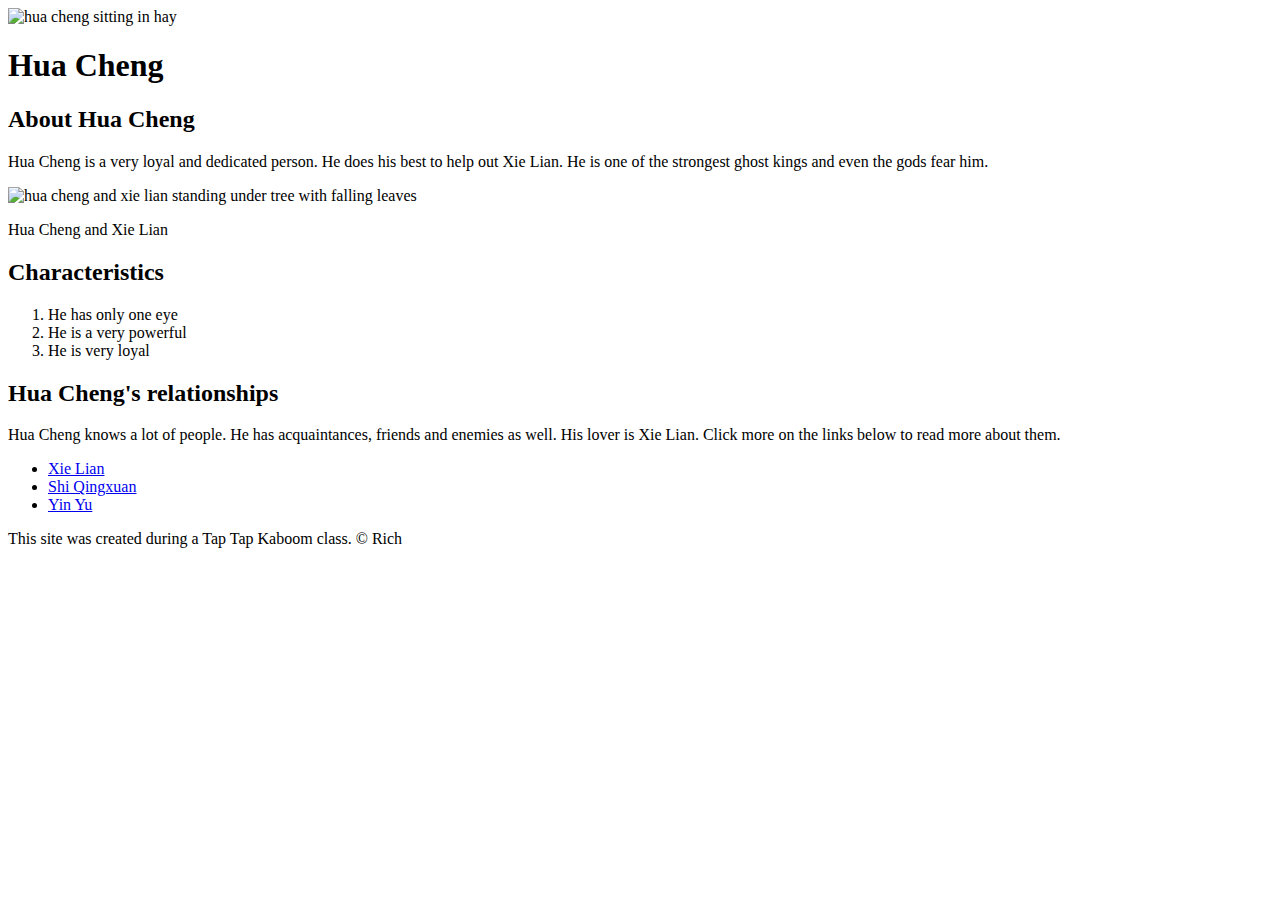
==== index.html @ fb097c92 "added our character's index.html file and a few images" ====
<!DOCTYPE html>
<html>
    <head>
        <title>Hua Cheng</title>
        <link rel="icon" href="img/huacheng-avatar.jpg">
    </head>
    <body>
        <!-- header elements -->
        <header>
            <img src="img/huacheng-avatar.jpg" alt="hua cheng sitting in hay">
            <h1>Hua Cheng</h1>
        </header>

        <!-- main element -->
        <main>
           <h2>About Hua Cheng</h2>
           <p>Hua Cheng is a very loyal and dedicated person. He does his best to help out Xie Lian. He is one of the strongest ghost kings and even the gods fear him.</p>
           <img src="img/huacheng-big1.jpg" alt="hua cheng and xie lian standing under tree with falling leaves">
           <p>Hua Cheng and Xie Lian</p>

           <!-- characteristics -->
           <h2>Characteristics</h2>
           <ol>
               <li>He has only one eye</li>
               <li>He is a very powerful</li>
               <li>He is very loyal</li>
           </ol>

           <!-- friends -->
           <h2>Hua Cheng's relationships</h2>
           <p>Hua Cheng knows a lot of people. He has acquaintances, friends and enemies as well. His lover is Xie Lian. Click more on the links below to read more about them.</p>
           <ul>
               <li><a target="_blank" href="https://heaven-officials-blessing.fandom.com/wiki/Xie_Lian">Xie Lian</a></li>
               <li><a target="_blank" href="https://heaven-officials-blessing.fandom.com/wiki/Shi_Qingxuan">Shi Qingxuan</a></li>
               <li><a target="_blank" href="https://heaven-officials-blessing.fandom.com/wiki/Yin_Yu">Yin Yu</a></li>
           </ul>
        </main>

        <!-- footer element -->
        <footer>
            <p>This site was created during a <a target="_blank" href="https://taptapkaboom.com"></a>Tap Tap Kaboom class. &copy; Rich</p>
        </footer>
    </body>
</html>
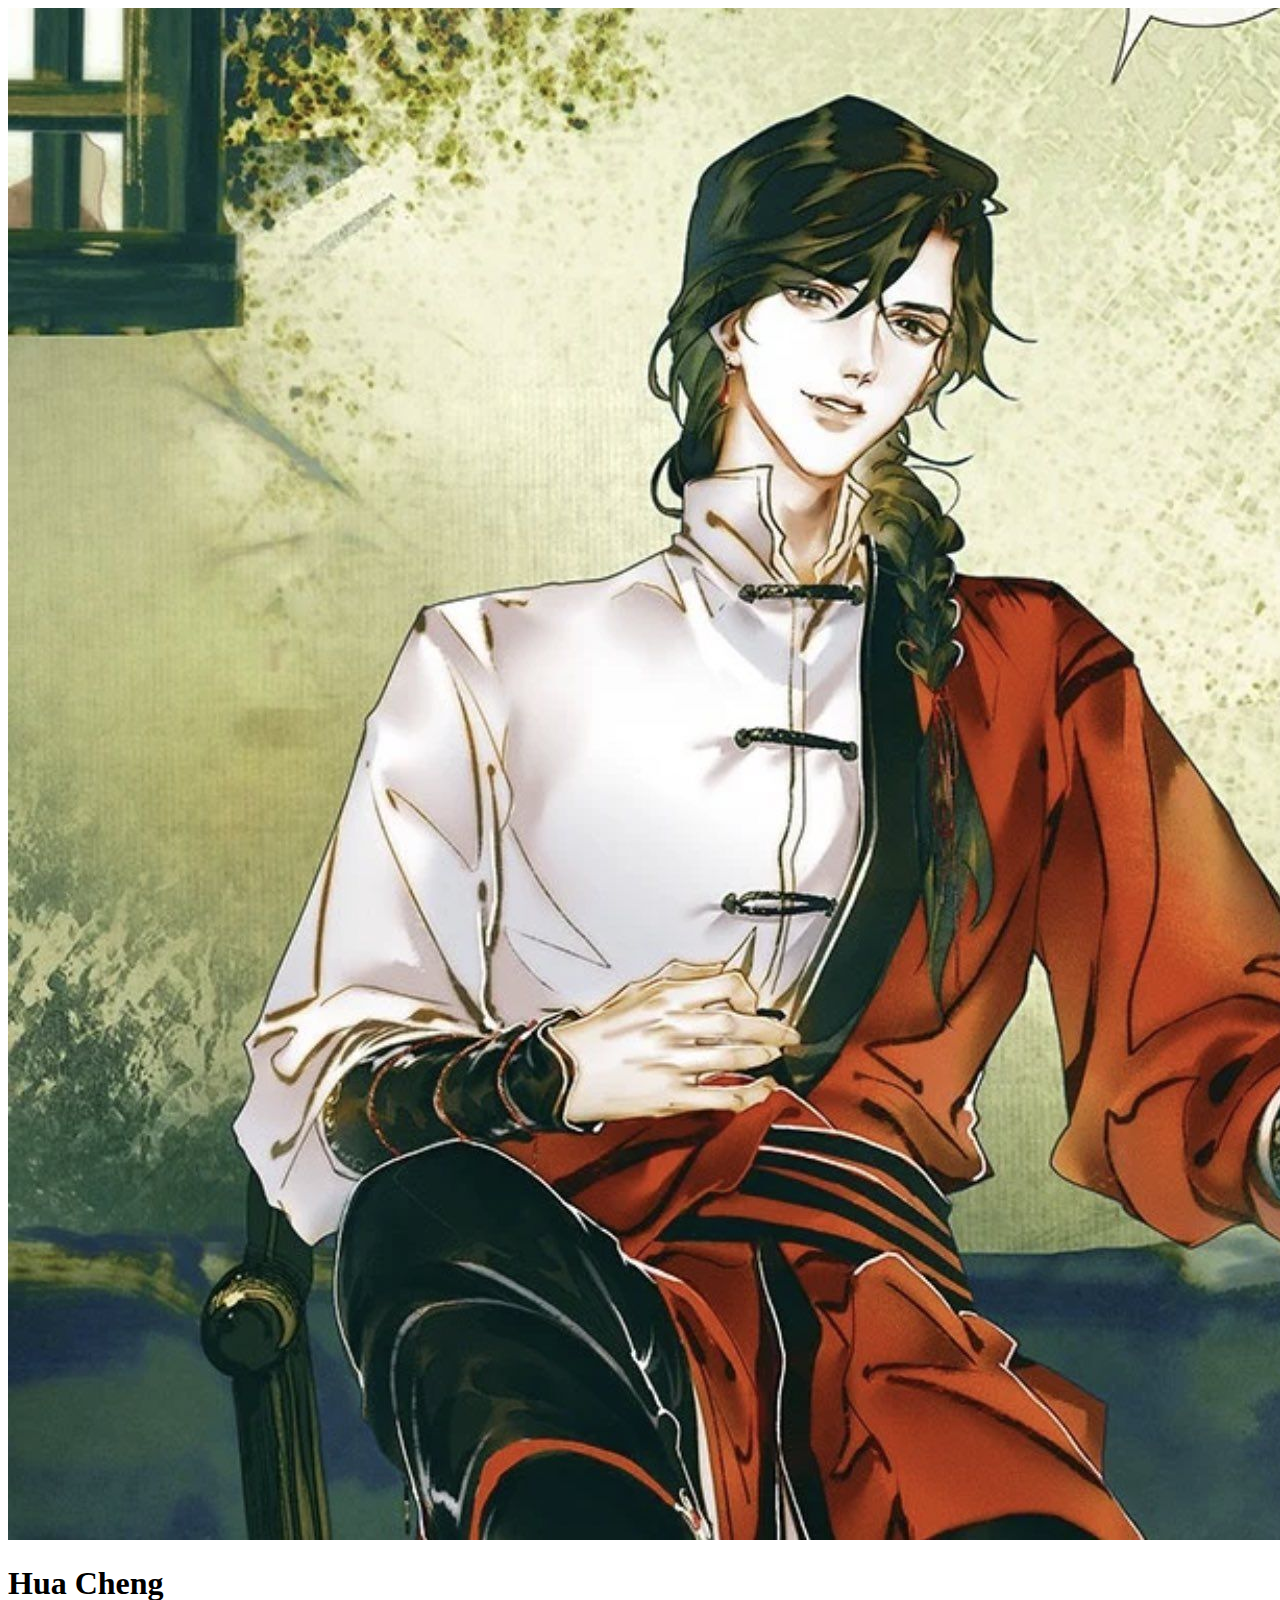
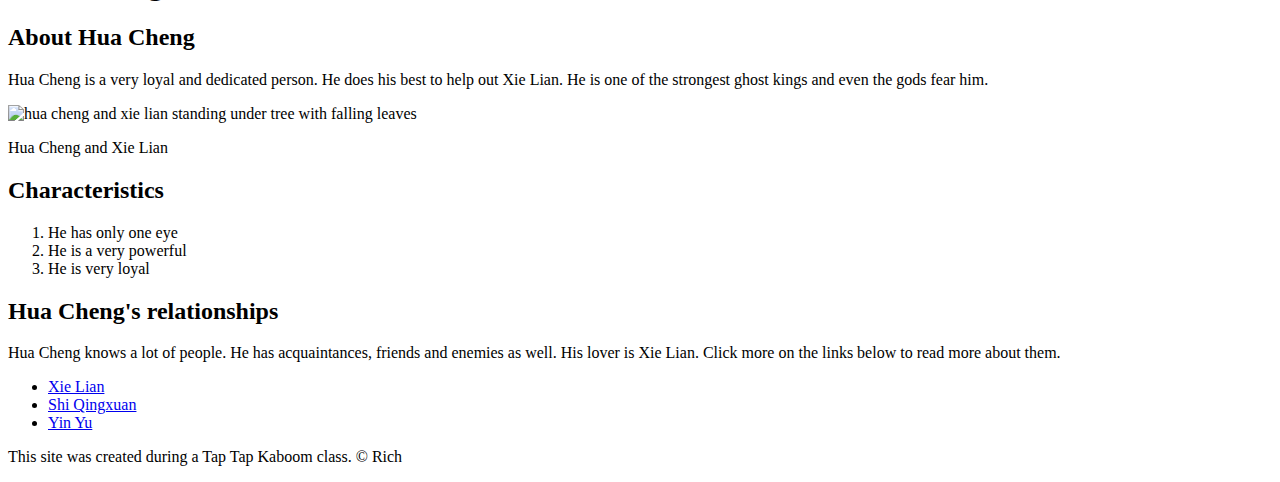
==== commit a3e63bb3: "Update index.html" ====
--- a/index.html
+++ b/index.html
@@ -2,12 +2,12 @@
 <html>
     <head>
         <title>Hua Cheng</title>
-        <link rel="icon" href="img/huacheng-avatar.jpg">
+        <link rel="icon" href="img/huacheng-avatar1.jpg">
     </head>
     <body>
         <!-- header elements -->
         <header>
-            <img src="img/huacheng-avatar.jpg" alt="hua cheng sitting in hay">
+            <img src="img/huacheng-avatar2.jpg" alt="hua cheng sitting in hay">
             <h1>Hua Cheng</h1>
         </header>
 
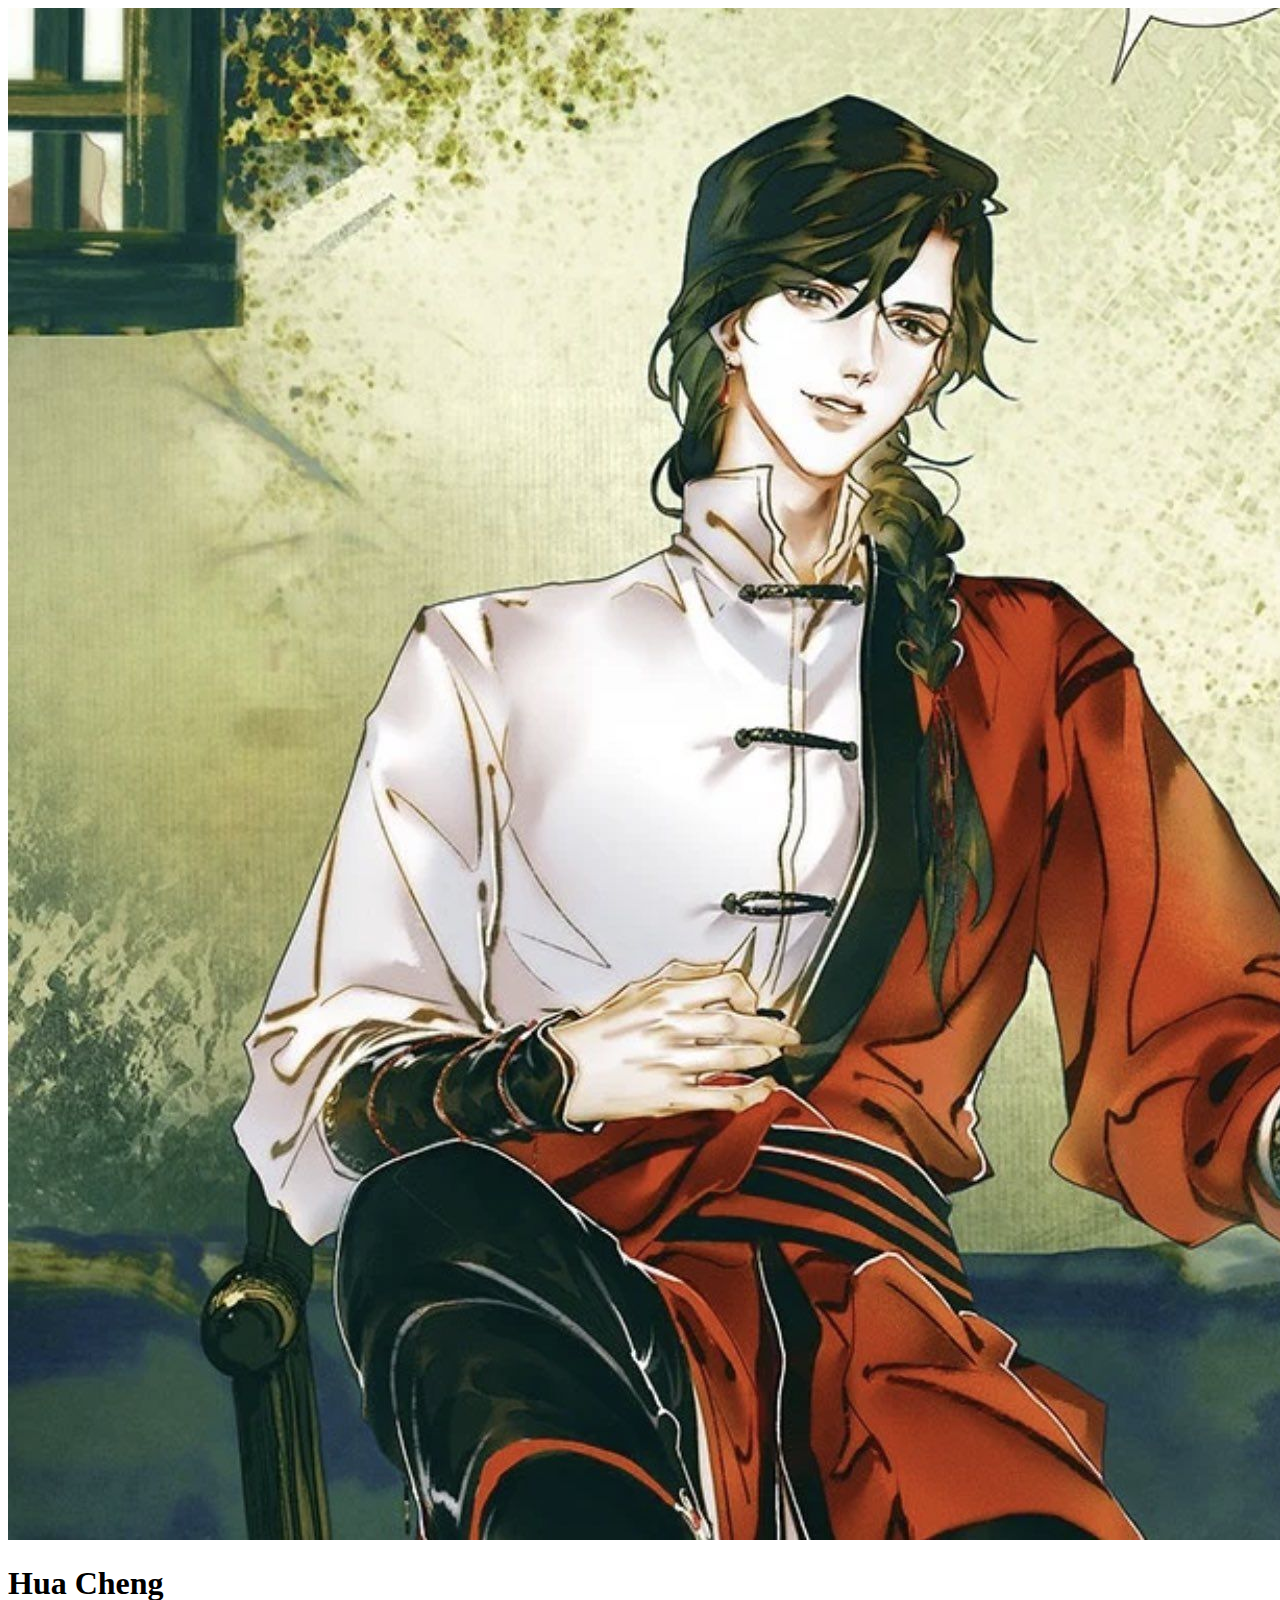
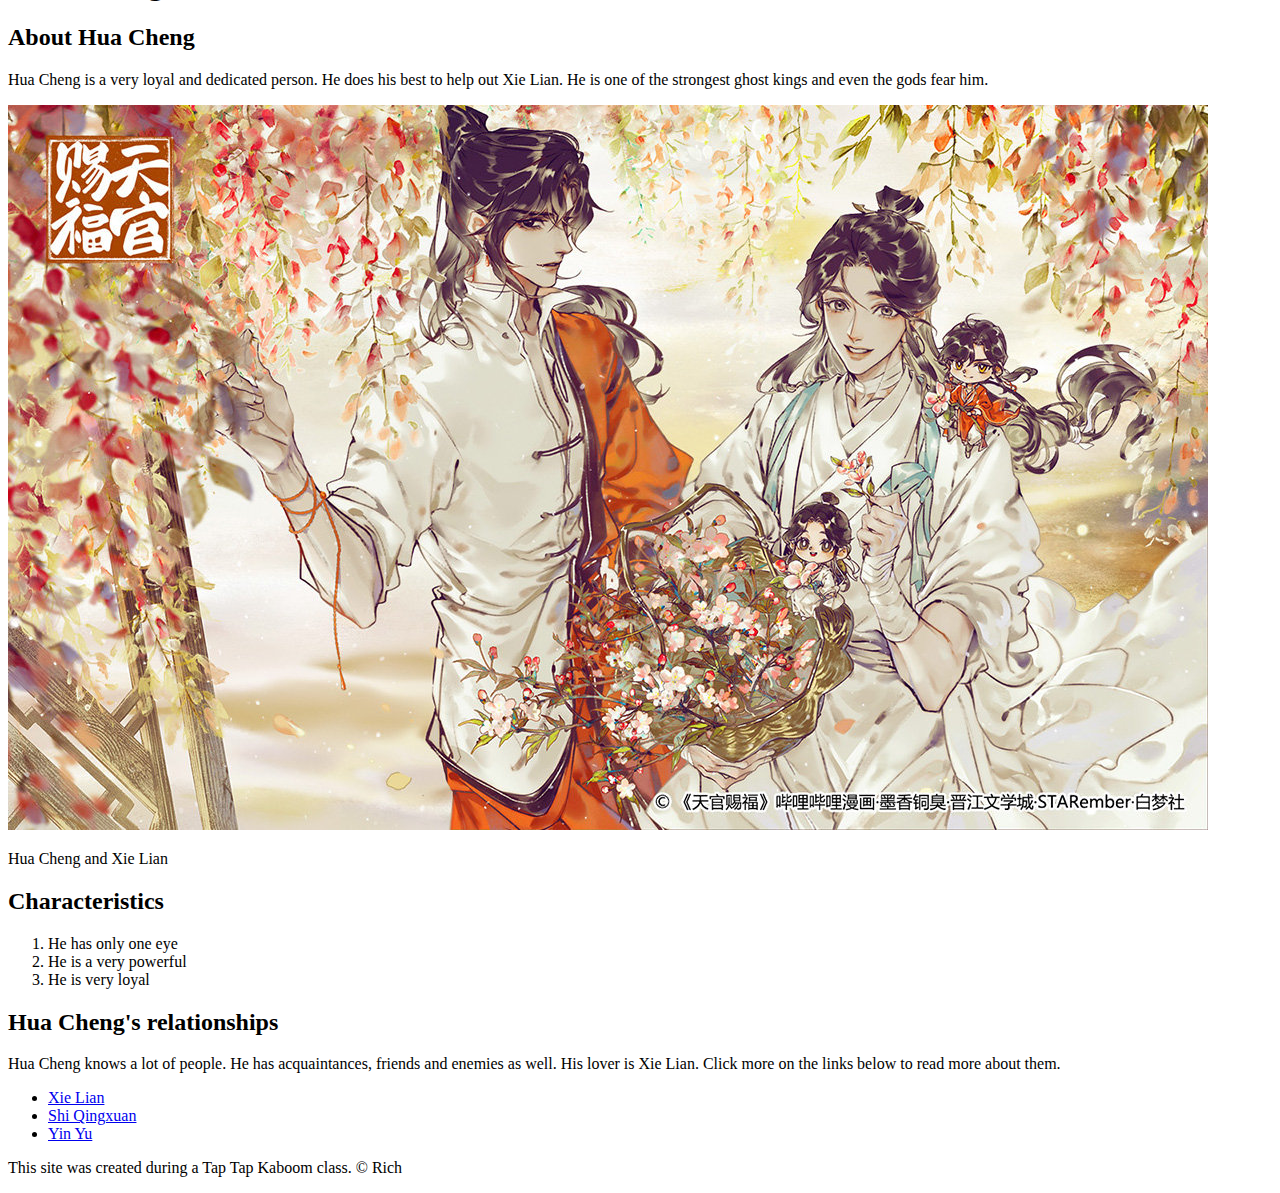
==== commit 36e7ba6d: "Update index.html" ====
--- a/index.html
+++ b/index.html
@@ -15,7 +15,7 @@
         <main>
            <h2>About Hua Cheng</h2>
            <p>Hua Cheng is a very loyal and dedicated person. He does his best to help out Xie Lian. He is one of the strongest ghost kings and even the gods fear him.</p>
-           <img src="img/huacheng-big1.jpg" alt="hua cheng and xie lian standing under tree with falling leaves">
+           <img src="img/hualian-big1.jpg" alt="hua cheng and xie lian standing under tree with falling leaves">
            <p>Hua Cheng and Xie Lian</p>
 
            <!-- characteristics -->
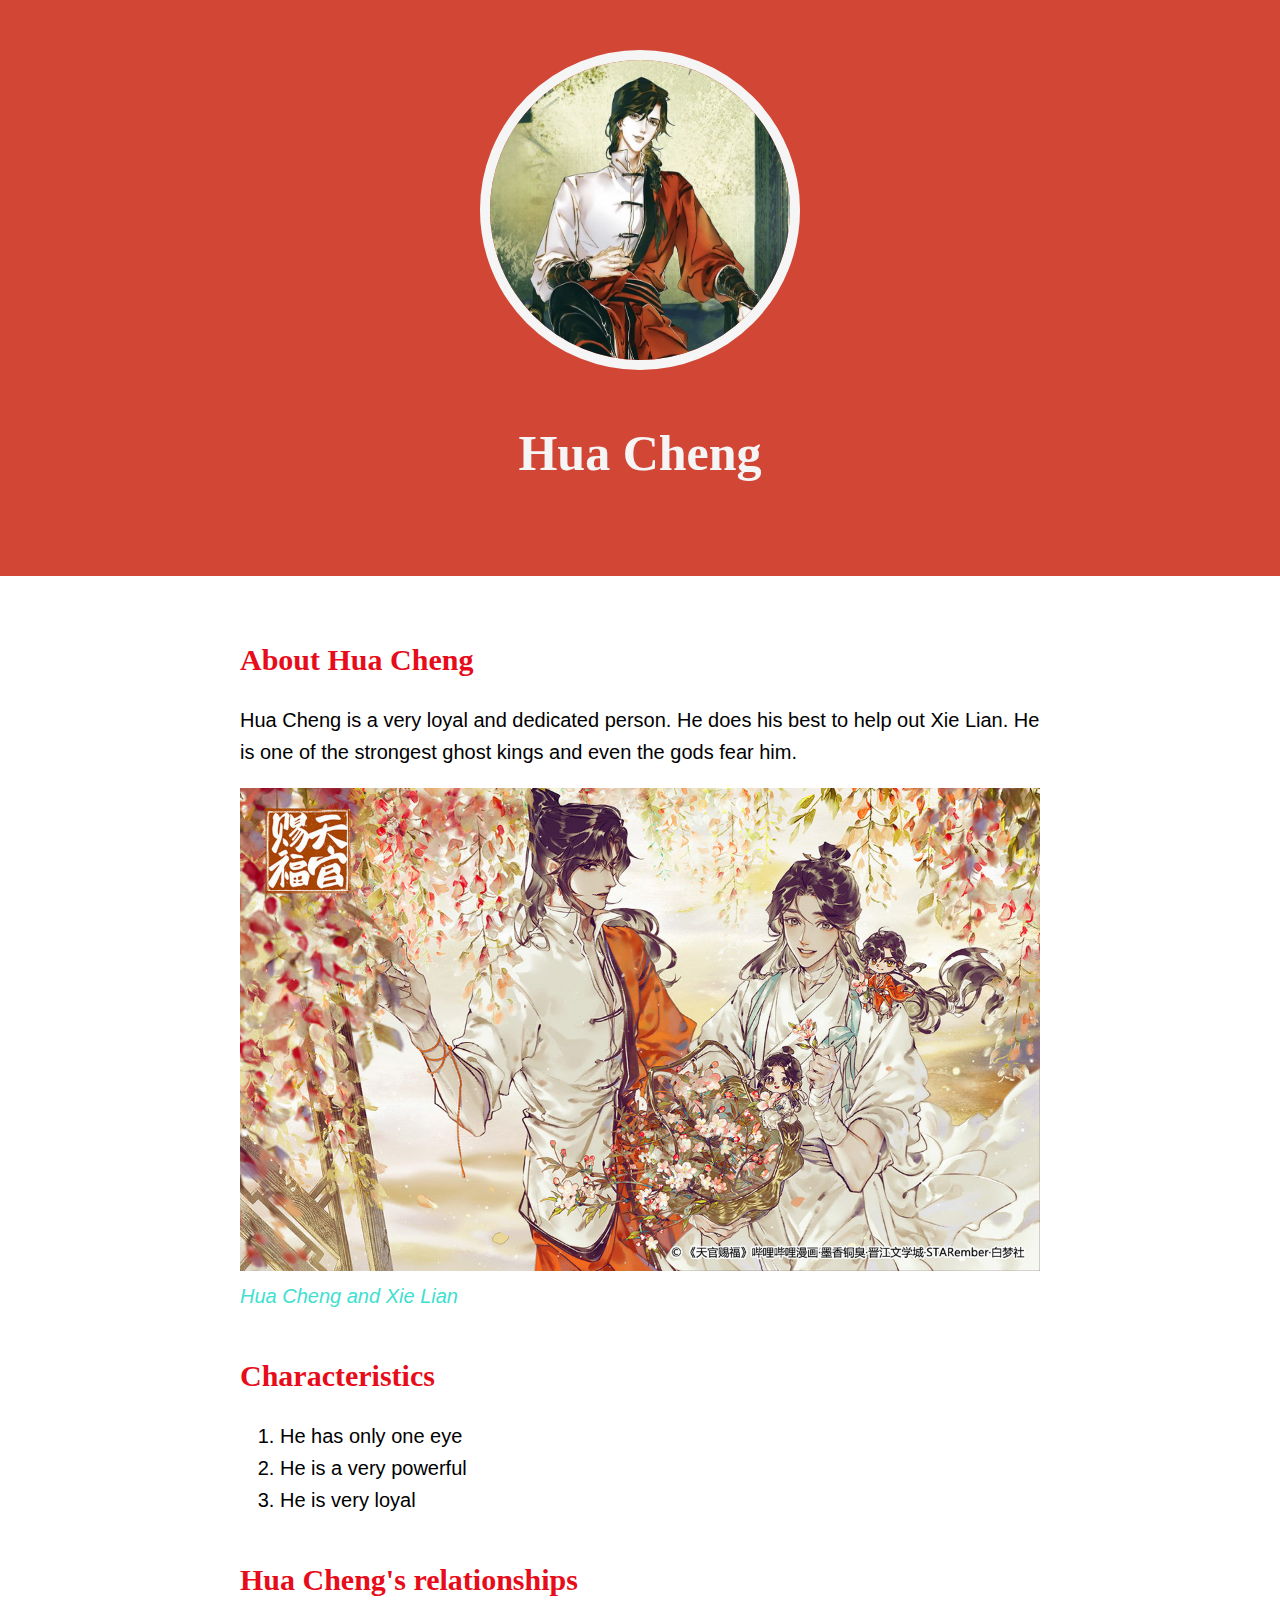
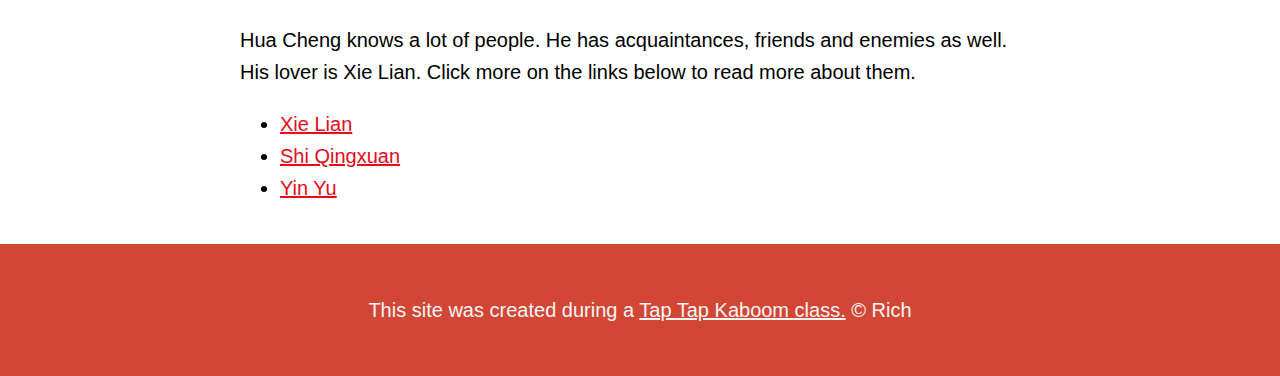
==== commit 89e2e268: "wrote the CSS for our character's website" ====
--- a/index.html
+++ b/index.html
@@ -3,6 +3,8 @@
     <head>
         <title>Hua Cheng</title>
         <link rel="icon" href="img/huacheng-avatar1.jpg">
+        <link rel="preconnect" href="https://fonts.googleapis.com">
+        <link rel="stylesheet" type="text/css" href="css/hero.css"
     </head>
     <body>
         <!-- header elements -->
@@ -16,7 +18,7 @@
            <h2>About Hua Cheng</h2>
            <p>Hua Cheng is a very loyal and dedicated person. He does his best to help out Xie Lian. He is one of the strongest ghost kings and even the gods fear him.</p>
            <img src="img/hualian-big1.jpg" alt="hua cheng and xie lian standing under tree with falling leaves">
-           <p>Hua Cheng and Xie Lian</p>
+           <p class="caption">Hua Cheng and Xie Lian</p>
 
            <!-- characteristics -->
            <h2>Characteristics</h2>
@@ -38,7 +40,7 @@
 
         <!-- footer element -->
         <footer>
-            <p>This site was created during a <a target="_blank" href="https://taptapkaboom.com"></a>Tap Tap Kaboom class. &copy; Rich</p>
+            <p>This site was created during a <a target="_blank" href="https://taptapkaboom.com">Tap Tap Kaboom class.</a> &copy; Rich</p>
         </footer>
     </body>
 </html>--- a/css/hero.css
+++ b/css/hero.css
@@ -0,0 +1,79 @@
+body{
+    margin: 0;
+    font-family: 'Helvetica', 'Arial', sans-serif;
+    font-size: 20px;
+    line-height: 1.6;
+}
+
+header {
+    background-color: #d14635;
+    text-align: center;
+    padding-top: 50px;
+    padding-bottom: 50px;
+}
+
+header h1{
+    color: whitesmoke;
+    font-size: 50px;
+}
+
+h1, h2{
+    font-family: 'Playfair Display', serif;
+}
+
+header img{
+    border-radius: 50%;
+    width: 300px;
+    height: 300px;
+    border: 10px solid whitesmoke;
+}
+
+main{
+    max-width: 800px;
+    margin: 0 auto;
+    padding: 20px;
+}
+
+main img{
+    max-width: 100%;
+}
+
+h2{
+    font-size: 30px;
+    color: #e70c19;
+    margin: 40px 0 10px;
+}
+
+a{
+    color: #e70c19;
+}
+a:hover{
+    background-color: brown;
+    color: bisque;
+}
+
+footer{
+    background-color: #d14635;
+    text-align: center;
+    color: whitesmoke;
+    padding: 50px;
+}
+
+footer p{
+    margin: 0;
+}
+
+footer a{
+    color: whitesmoke;
+}
+footer a:hover{
+    opacity: .5;
+    background-color: transparent;
+}
+
+p.caption{
+    color:turquoise;
+    font-style: italic;
+    margin: 0;
+}
+
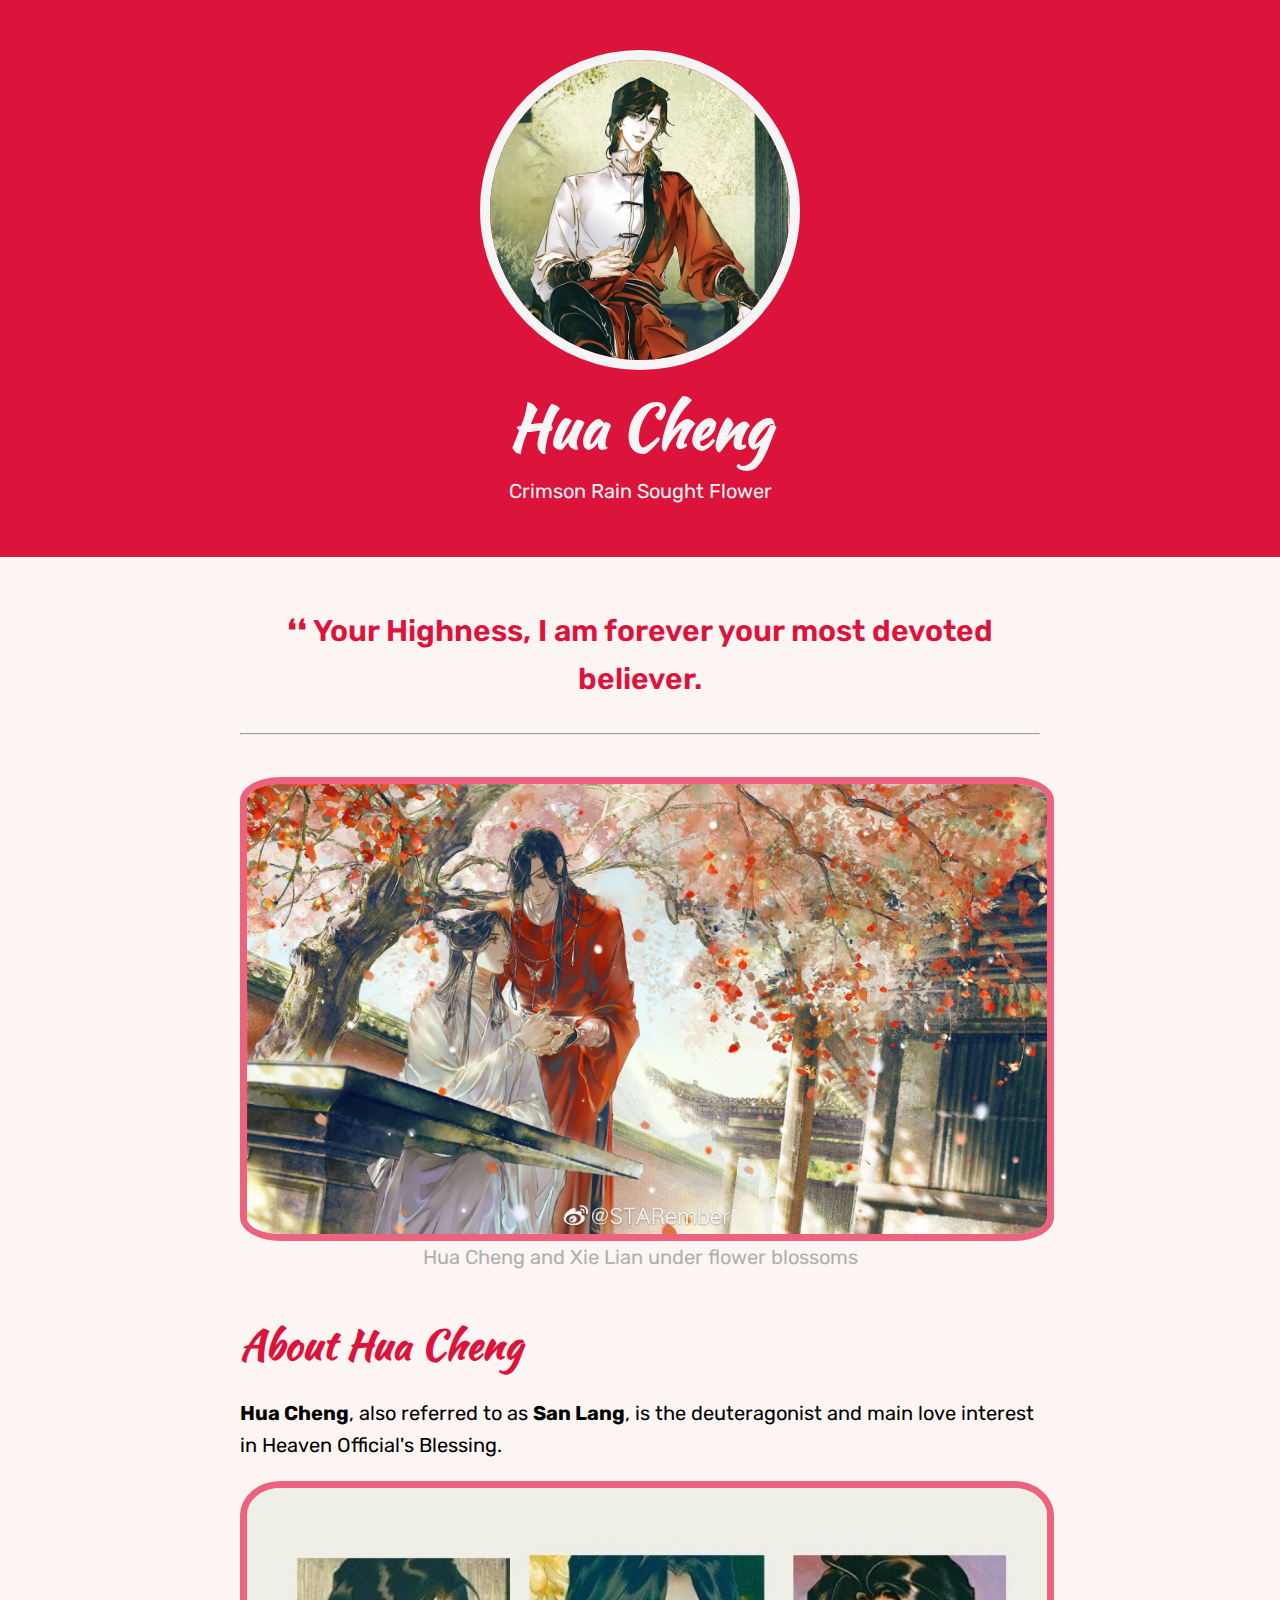
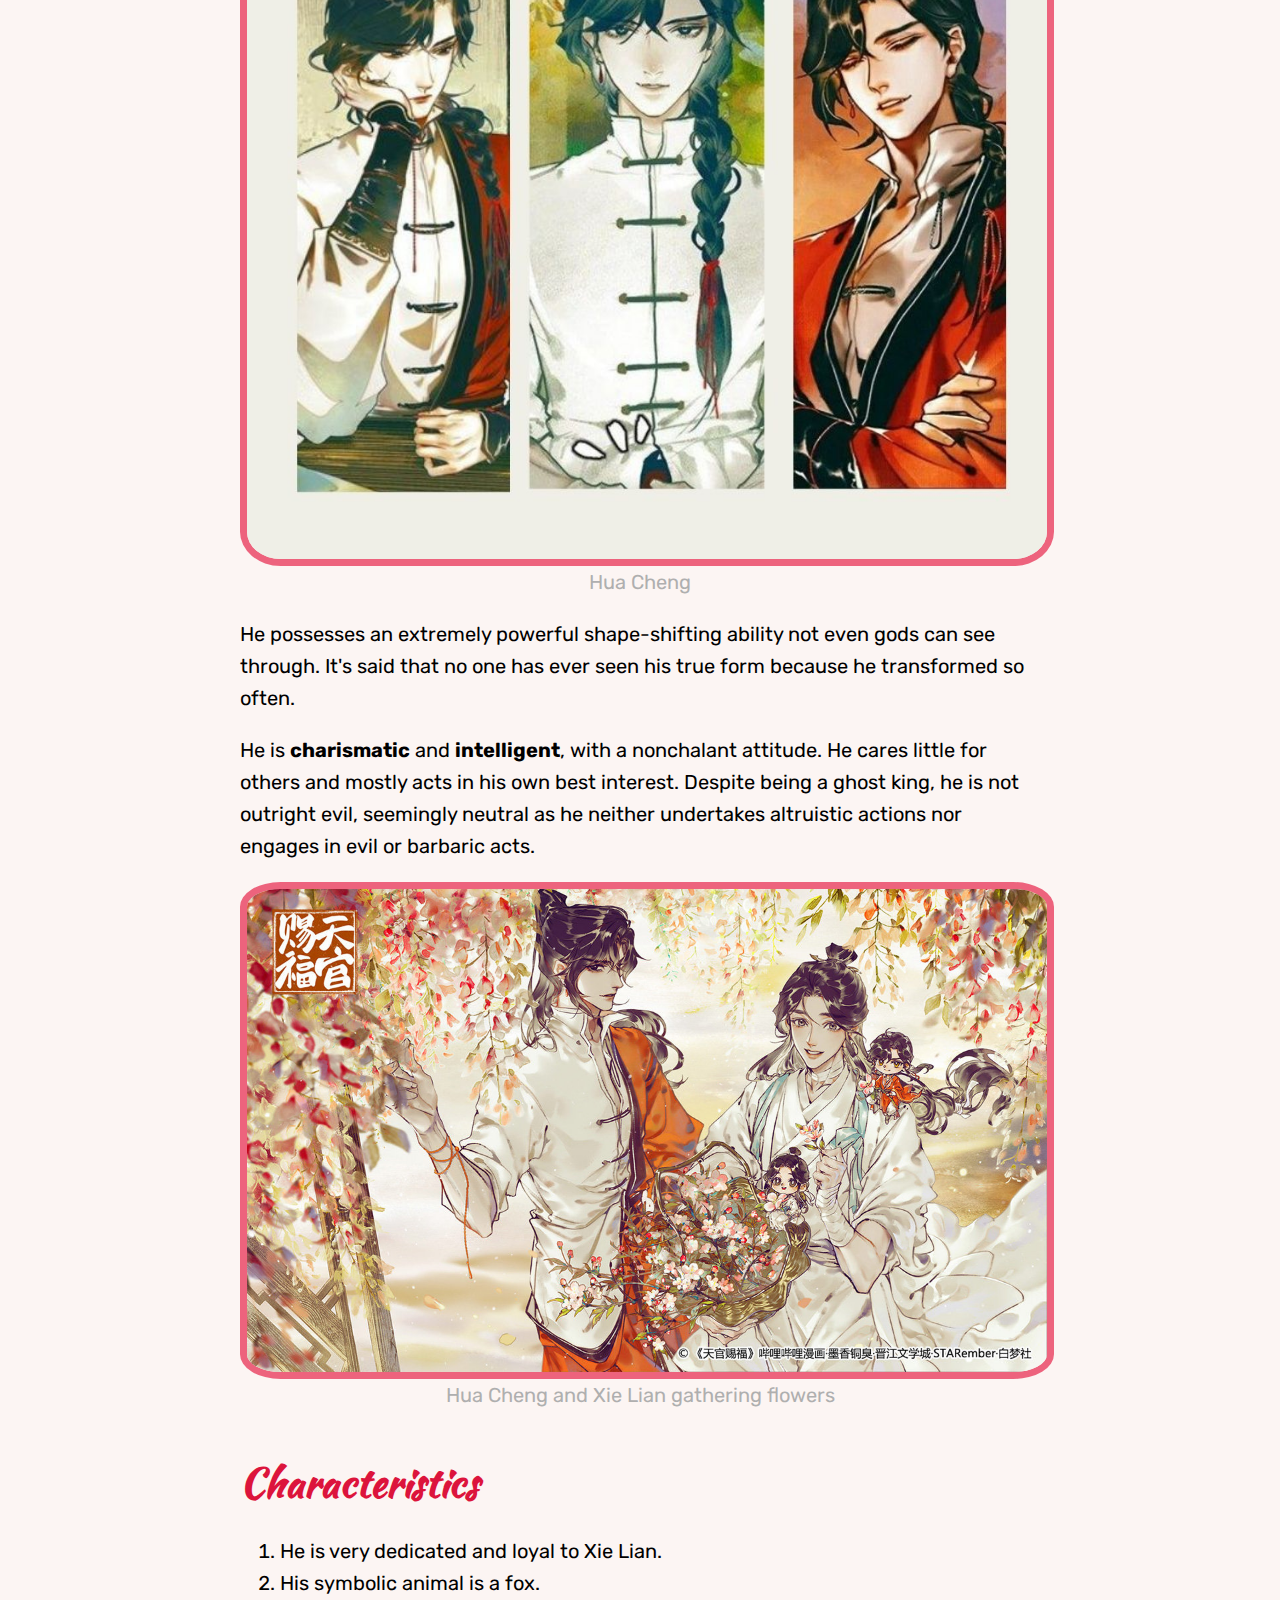
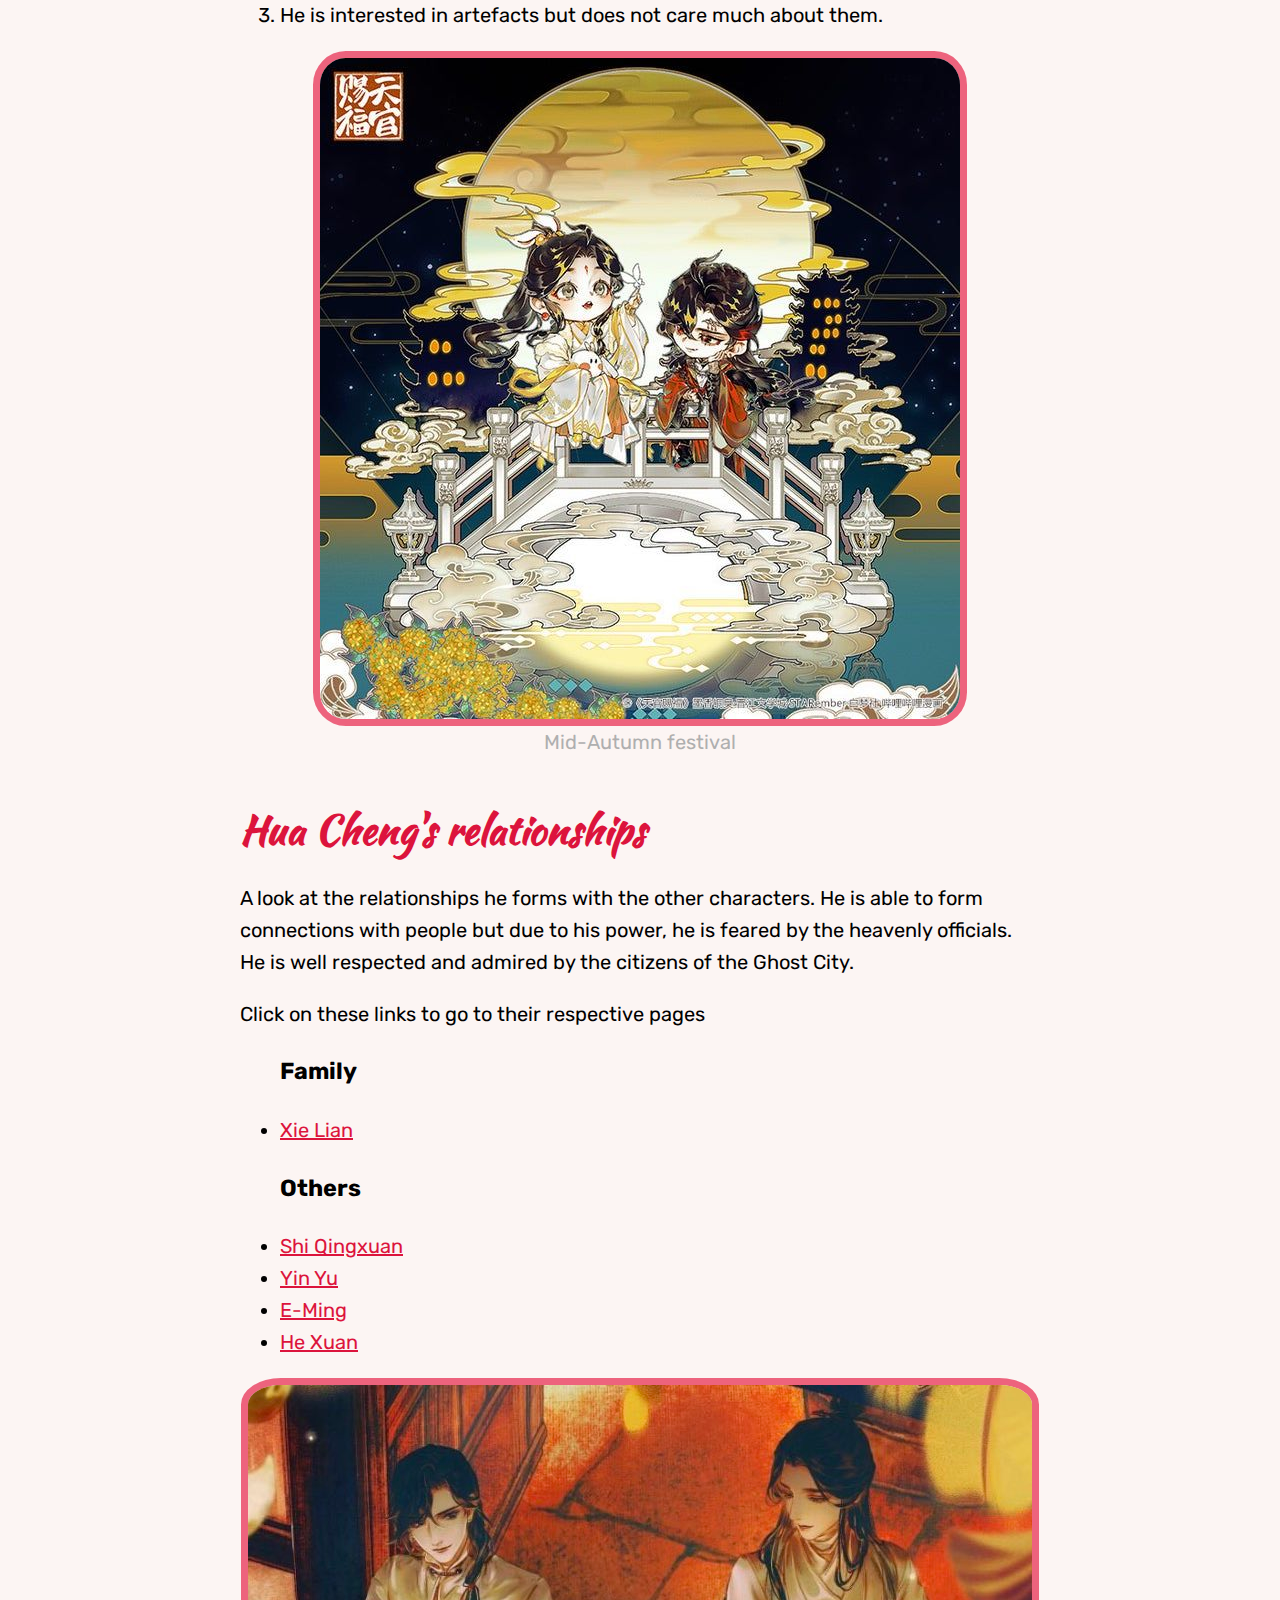
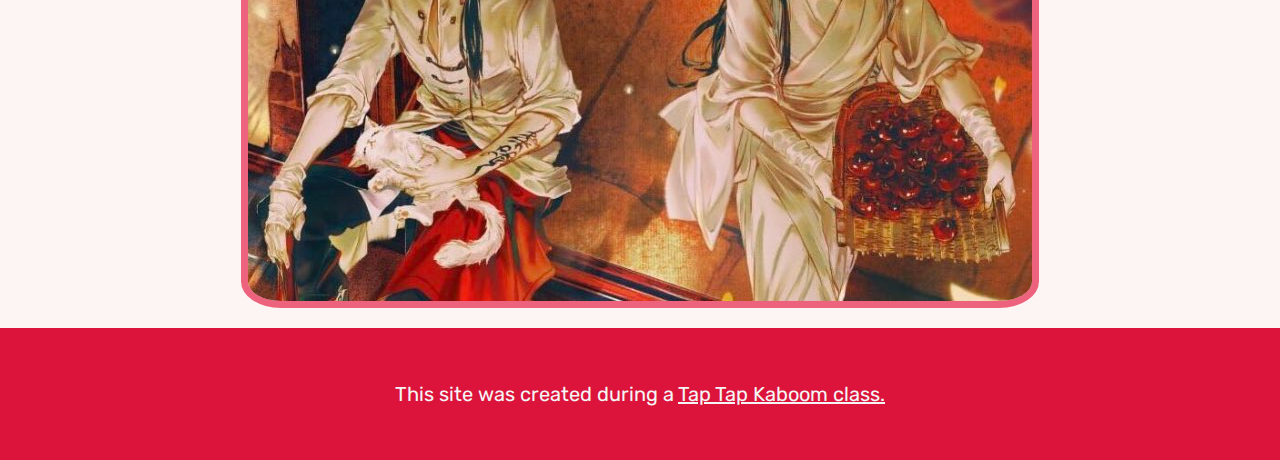
==== commit 58dab991: "message" ====
--- a/index.html
+++ b/index.html
@@ -2,45 +2,65 @@
 <html>
     <head>
         <title>Hua Cheng</title>
-        <link rel="icon" href="img/huacheng-avatar1.jpg">
-        <link rel="preconnect" href="https://fonts.googleapis.com">
-        <link rel="stylesheet" type="text/css" href="css/hero.css"
+        <link rel="icon" href="img/huachengavatar.jpg">
+        <link href="https://fonts.googleapis.com/css2?family=Kaushan+Script&display=swap" rel="stylesheet">
+        <link href="https://fonts.googleapis.com/css2?family=Rubik&display=swap" rel="stylesheet">
+        <link rel="stylesheet" type="text/css" href="css/hero.css">
+
     </head>
     <body>
         <!-- header elements -->
         <header>
             <img src="img/huacheng-avatar2.jpg" alt="hua cheng sitting in hay">
             <h1>Hua Cheng</h1>
+            <p class="subheading">Crimson Rain Sought Flower</p>
         </header>
 
         <!-- main element -->
         <main>
-           <h2>About Hua Cheng</h2>
-           <p>Hua Cheng is a very loyal and dedicated person. He does his best to help out Xie Lian. He is one of the strongest ghost kings and even the gods fear him.</p>
+            <blockquote>&#10075;&#10075; Your Highness, I am forever your most devoted believer. </blockquote>
+            <hr><br>
+            <img src="img/hualian-big3.jpg" alt="hua cheng resting">
+            <p class="caption">Hua Cheng and Xie Lian under flower blossoms</p>
+            <h2>About Hua Cheng</h2>
+           <p><strong>Hua Cheng</strong>, also referred to as <strong>San Lang</strong>, is the deuteragonist and main love interest in Heaven Official's Blessing.</p>
+           <img src="img/collagehuacheng.jpg" alt="hua cheng collage">
+           <p class="caption">Hua Cheng</p>
+           <p>He possesses an extremely powerful shape-shifting ability not even gods can see through. It's said that no one has ever seen his true form because he transformed so often.</p>
+           <p>He is <strong>charismatic</strong> and <strong>intelligent</strong>, with a nonchalant attitude. He cares little for others and mostly acts in his own best interest. Despite being a ghost king, he is not outright evil, seemingly neutral as he neither undertakes altruistic actions nor engages in evil or barbaric acts.</p>
            <img src="img/hualian-big1.jpg" alt="hua cheng and xie lian standing under tree with falling leaves">
-           <p class="caption">Hua Cheng and Xie Lian</p>
+           <p class="caption">Hua Cheng and Xie Lian gathering flowers</p>
 
            <!-- characteristics -->
            <h2>Characteristics</h2>
            <ol>
-               <li>He has only one eye</li>
-               <li>He is a very powerful</li>
-               <li>He is very loyal</li>
+               <li>He is very dedicated and loyal to Xie Lian.</li>
+               <li>His symbolic animal is a fox.</li>
+               <li>He is interested in artefacts but does not care much about them.</li>
            </ol>
+           <img src="img/hualian-autumn.jpg" alt="hua cheng and xie at the autumn festival">
+           <p class="caption">Mid-Autumn festival</p>
 
            <!-- friends -->
            <h2>Hua Cheng's relationships</h2>
-           <p>Hua Cheng knows a lot of people. He has acquaintances, friends and enemies as well. His lover is Xie Lian. Click more on the links below to read more about them.</p>
+           <p>A look at the relationships he forms with the other characters. He is able to form connections with people but due to his power, he is feared by the heavenly officials. He is well respected and admired by the citizens of the Ghost City.</p>
+           <p>Click on these links to go to their respective pages</p>
            <ul>
+               <h3>Family</h3>
                <li><a target="_blank" href="https://heaven-officials-blessing.fandom.com/wiki/Xie_Lian">Xie Lian</a></li>
+               <h3>Others</h3>
                <li><a target="_blank" href="https://heaven-officials-blessing.fandom.com/wiki/Shi_Qingxuan">Shi Qingxuan</a></li>
                <li><a target="_blank" href="https://heaven-officials-blessing.fandom.com/wiki/Yin_Yu">Yin Yu</a></li>
+               <li><a target="_blank" href="https://heaven-officials-blessing.fandom.com/wiki/E-Ming">E-Ming</a></li>
+               <li><a target="_blank" href="https://heaven-officials-blessing.fandom.com/wiki/He_Xuan">He Xuan</a></li>
            </ul>
+
+           <img src="img/hualian-big5.jpg">
         </main>
 
         <!-- footer element -->
         <footer>
-            <p>This site was created during a <a target="_blank" href="https://taptapkaboom.com">Tap Tap Kaboom class.</a> &copy; Rich</p>
+            <p>This site was created during a <a target="_blank" href="https://taptapkaboom.com">Tap Tap Kaboom class.</p>
         </footer>
     </body>
 </html>--- a/css/hero.css
+++ b/css/hero.css
@@ -1,12 +1,13 @@
 body{
     margin: 0;
-    font-family: 'Helvetica', 'Arial', sans-serif;
+    font-family: 'Rubik', 'Helvetica', 'Arial', sans-serif;
     font-size: 20px;
     line-height: 1.6;
+    background-color: rgb(252, 245, 243);
 }
 
 header {
-    background-color: #d14635;
+    background-color: crimson;
     text-align: center;
     padding-top: 50px;
     padding-bottom: 50px;
@@ -14,11 +15,18 @@
 
 header h1{
     color: whitesmoke;
-    font-size: 50px;
+    font-size: 60px;
+    margin: 0px;
 }
 
 h1, h2{
-    font-family: 'Playfair Display', serif;
+    font-family: 'Kaushan Script', cursive;
+    font-size: 60px;
+}
+
+.subheading {
+    margin: 0px;
+    color: whitesmoke;
 }
 
 header img{
@@ -34,18 +42,32 @@
     padding: 20px;
 }
 
+
+blockquote{
+    text-align: center;
+    color:crimson;
+    font-size: 30px;
+    font-family: 'Rubik', sans-serif;
+    font-weight: 600;
+}
+
 main img{
+    display: block;
     max-width: 100%;
+    margin: auto;
+    text-align: center;
+    border: 7px solid rgba(233, 64, 97, 0.808);
+    border-radius: 5%;
 }
 
 h2{
-    font-size: 30px;
-    color: #e70c19;
+    font-size: 40px;
+    color: crimson;
     margin: 40px 0 10px;
 }
 
 a{
-    color: #e70c19;
+    color: crimson;
 }
 a:hover{
     background-color: brown;
@@ -53,7 +75,7 @@
 }
 
 footer{
-    background-color: #d14635;
+    background-color: crimson;
     text-align: center;
     color: whitesmoke;
     padding: 50px;
@@ -72,8 +94,7 @@
 }
 
 p.caption{
-    color:turquoise;
-    font-style: italic;
+    color:rgb(175, 175, 175);
     margin: 0;
+    text-align: center;
 }
-
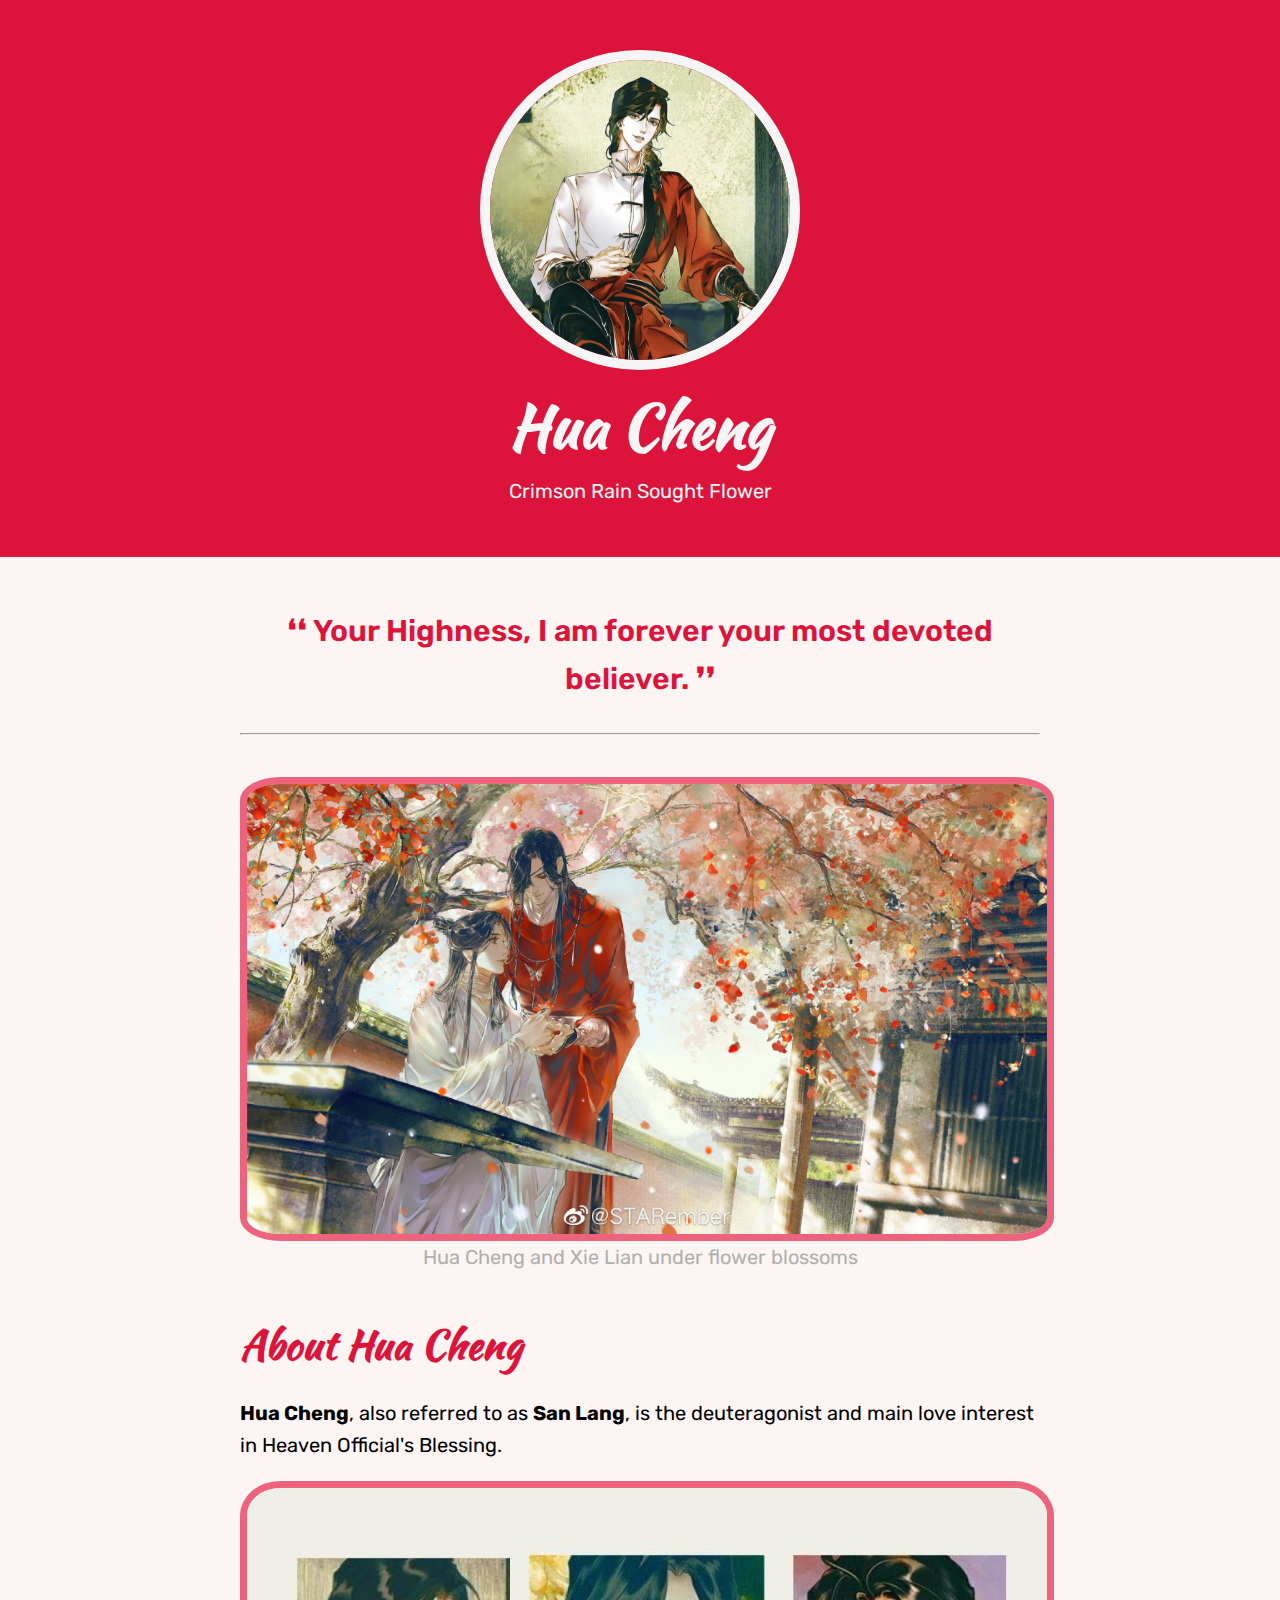
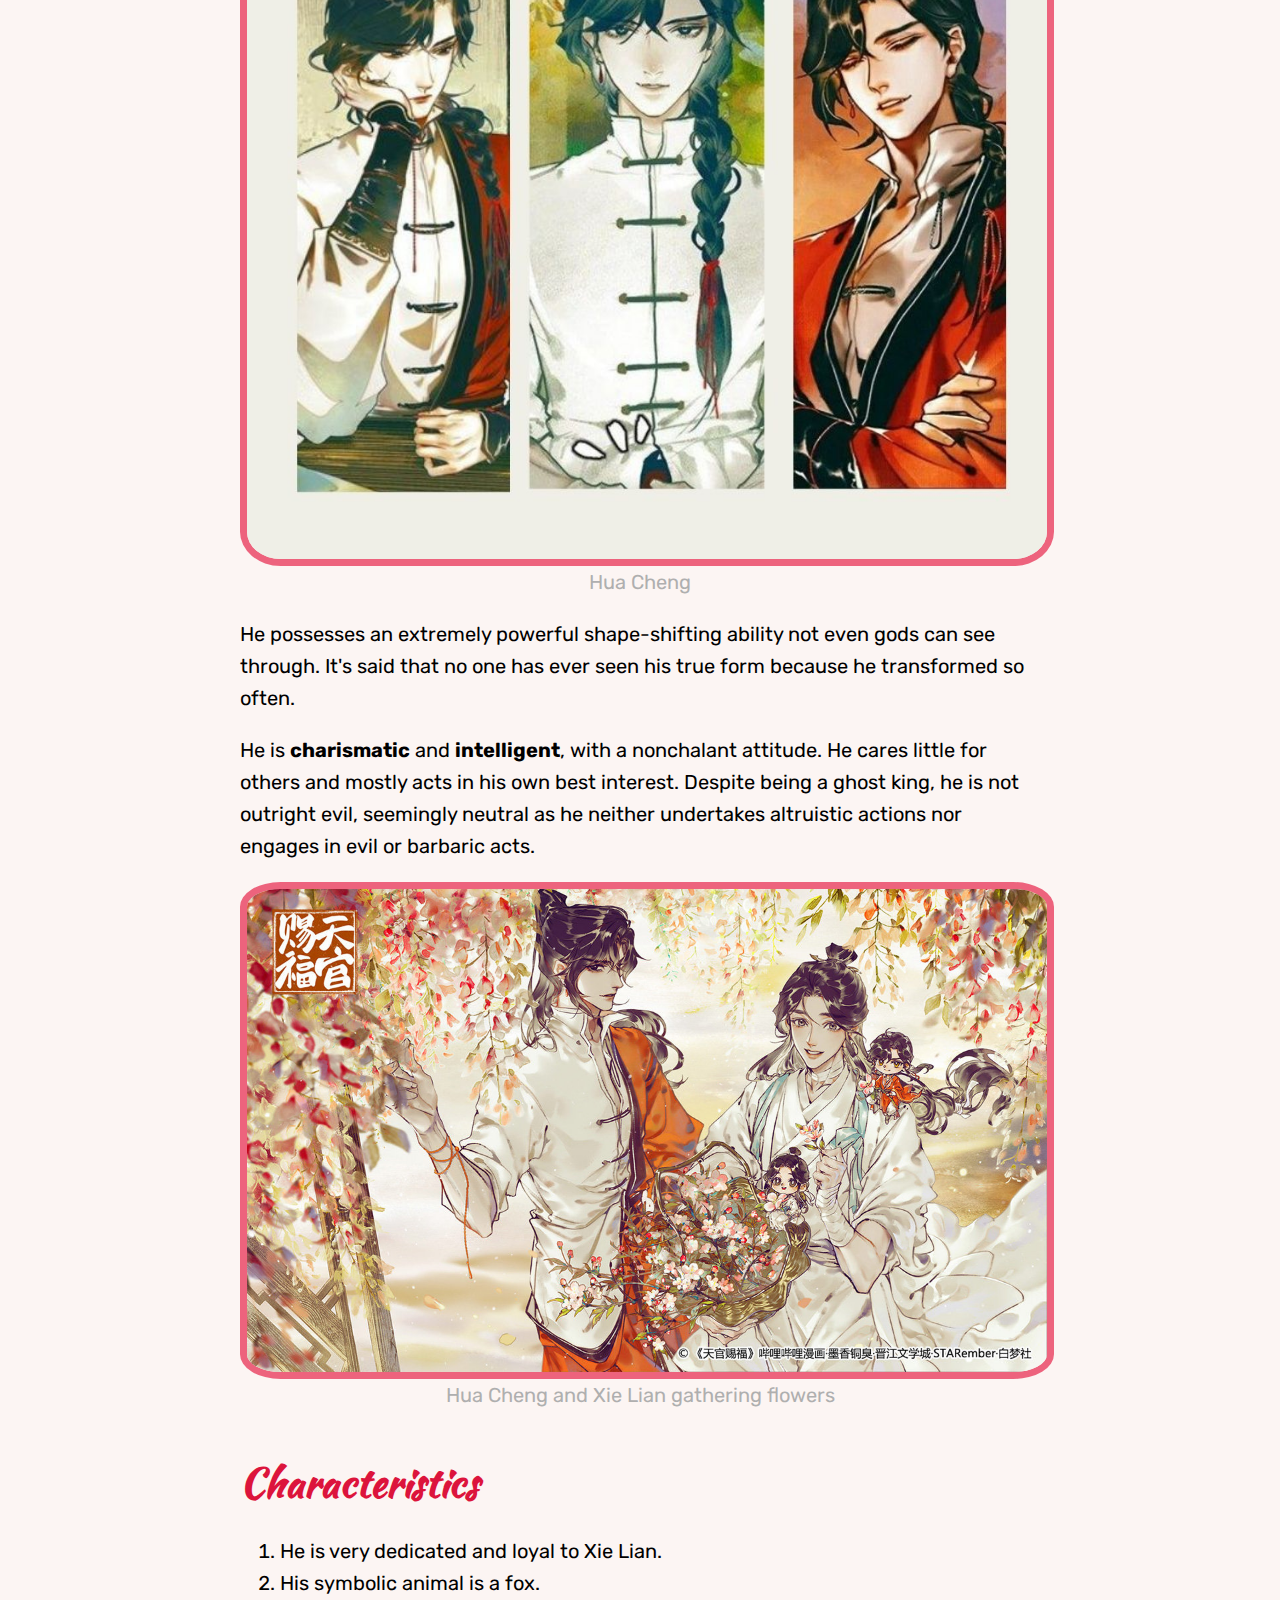
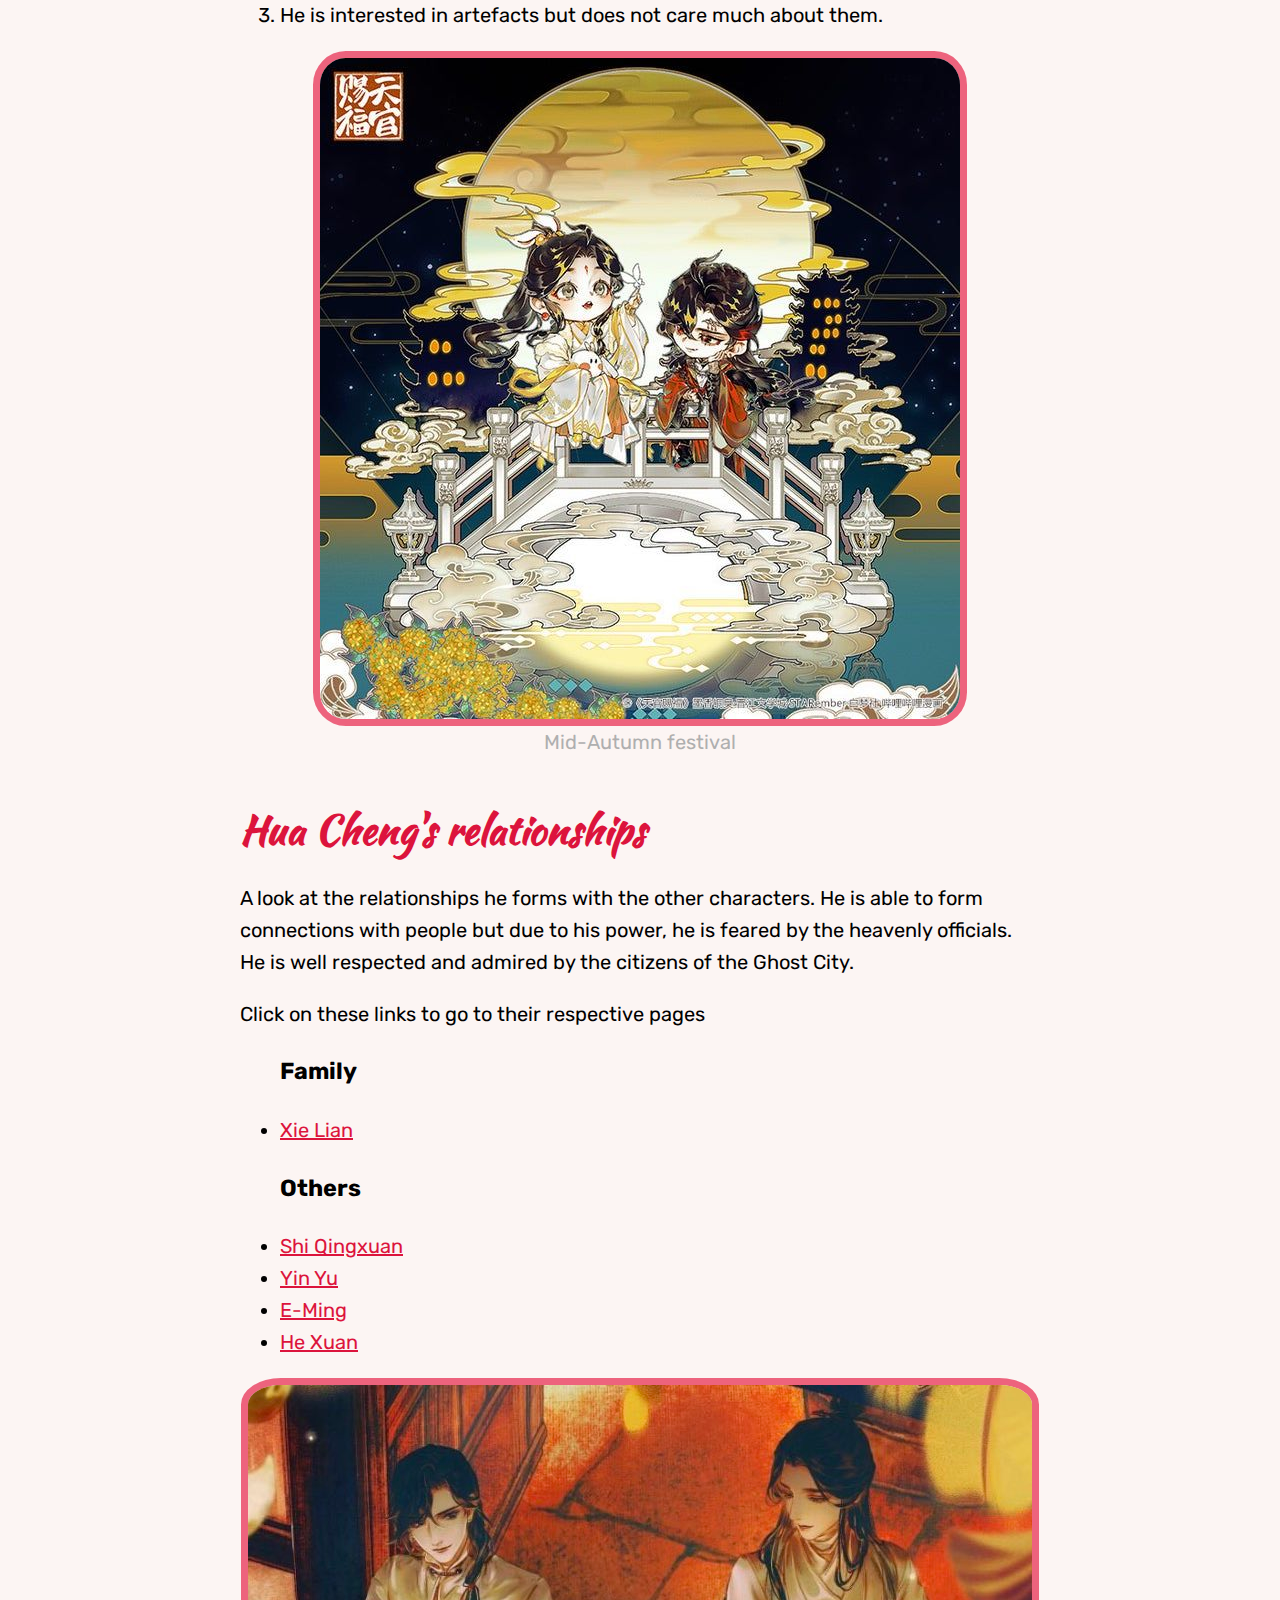
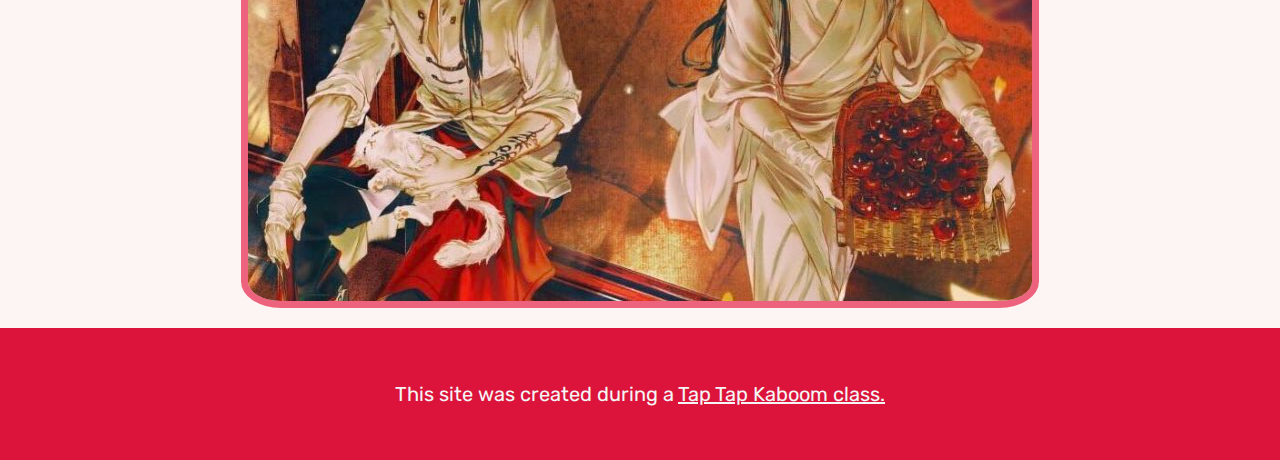
==== commit b908c804: "Update index.html" ====
--- a/index.html
+++ b/index.html
@@ -18,7 +18,7 @@
 
         <!-- main element -->
         <main>
-            <blockquote>&#10075;&#10075; Your Highness, I am forever your most devoted believer. </blockquote>
+            <blockquote>&#10075;&#10075; Your Highness, I am forever your most devoted believer. &#10076;&#10076;</blockquote>
             <hr><br>
             <img src="img/hualian-big3.jpg" alt="hua cheng resting">
             <p class="caption">Hua Cheng and Xie Lian under flower blossoms</p>
@@ -63,4 +63,4 @@
             <p>This site was created during a <a target="_blank" href="https://taptapkaboom.com">Tap Tap Kaboom class.</p>
         </footer>
     </body>
-</html>+</html>
